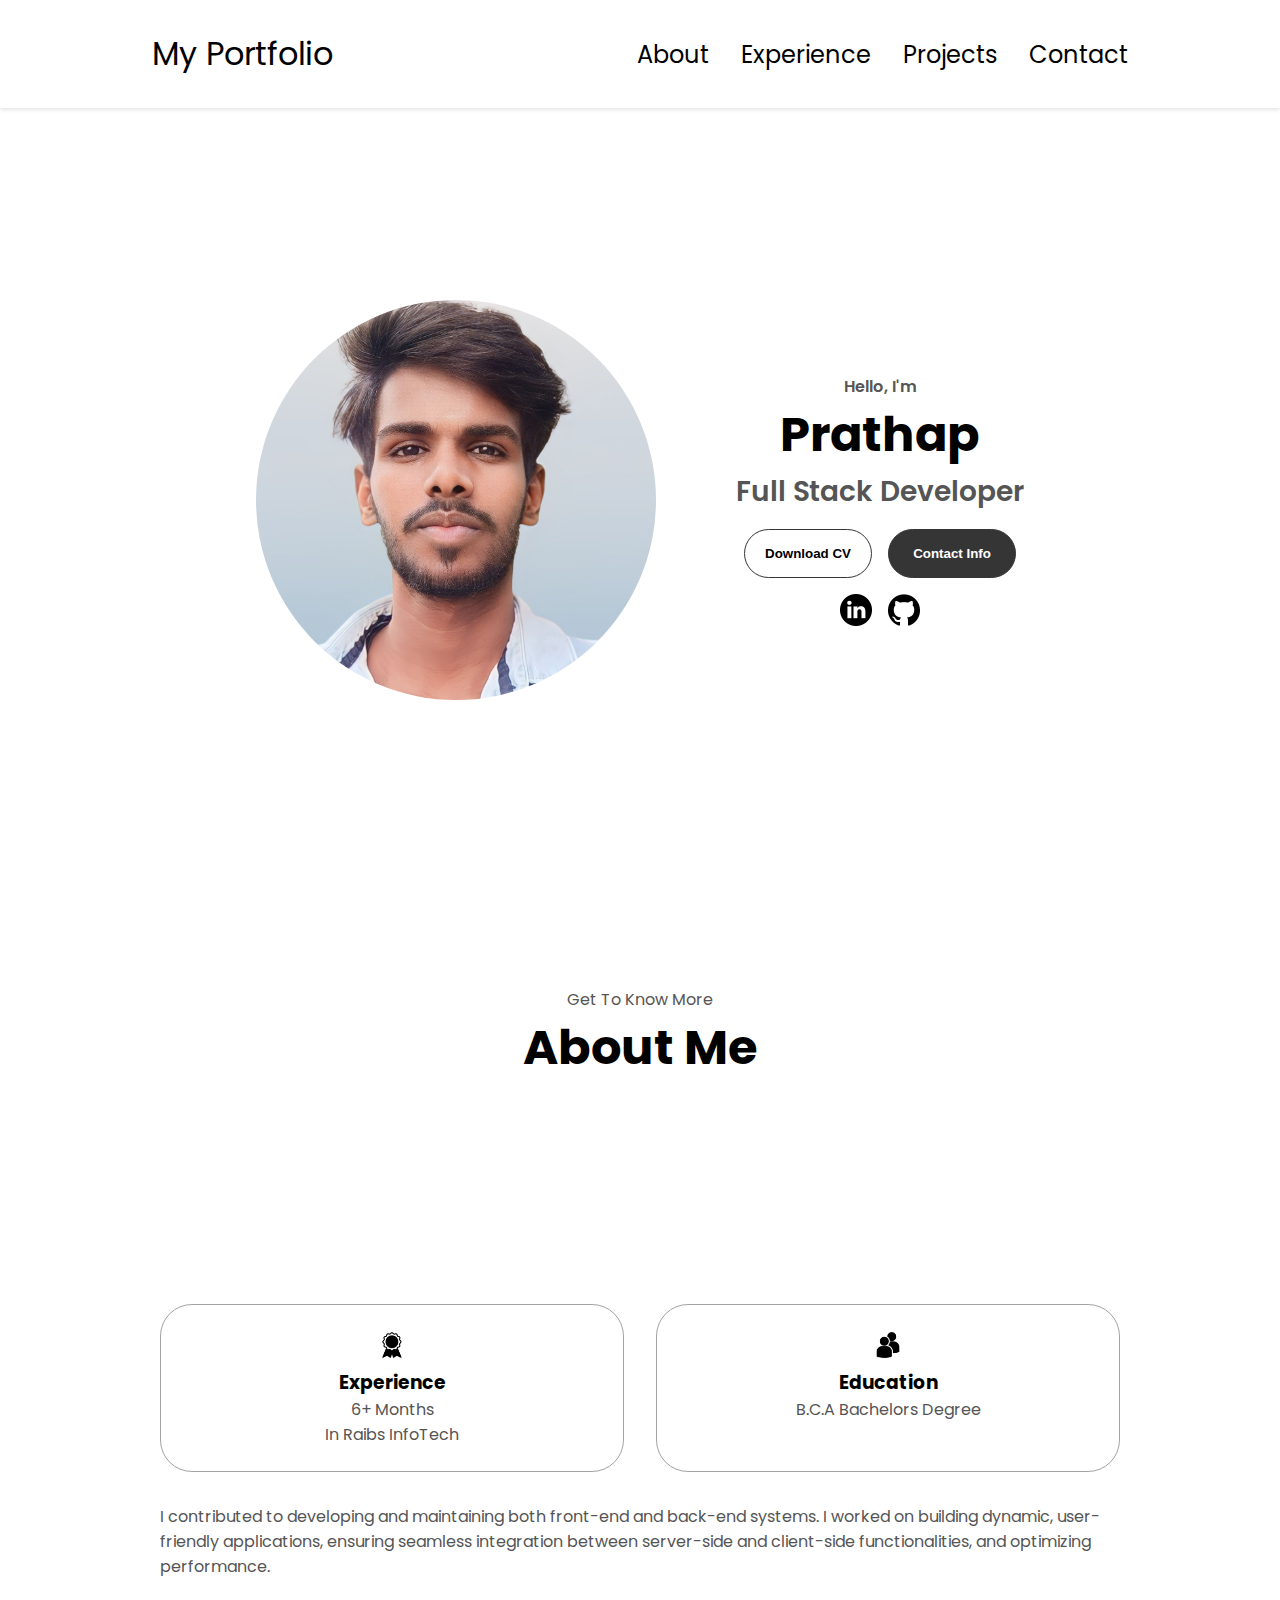
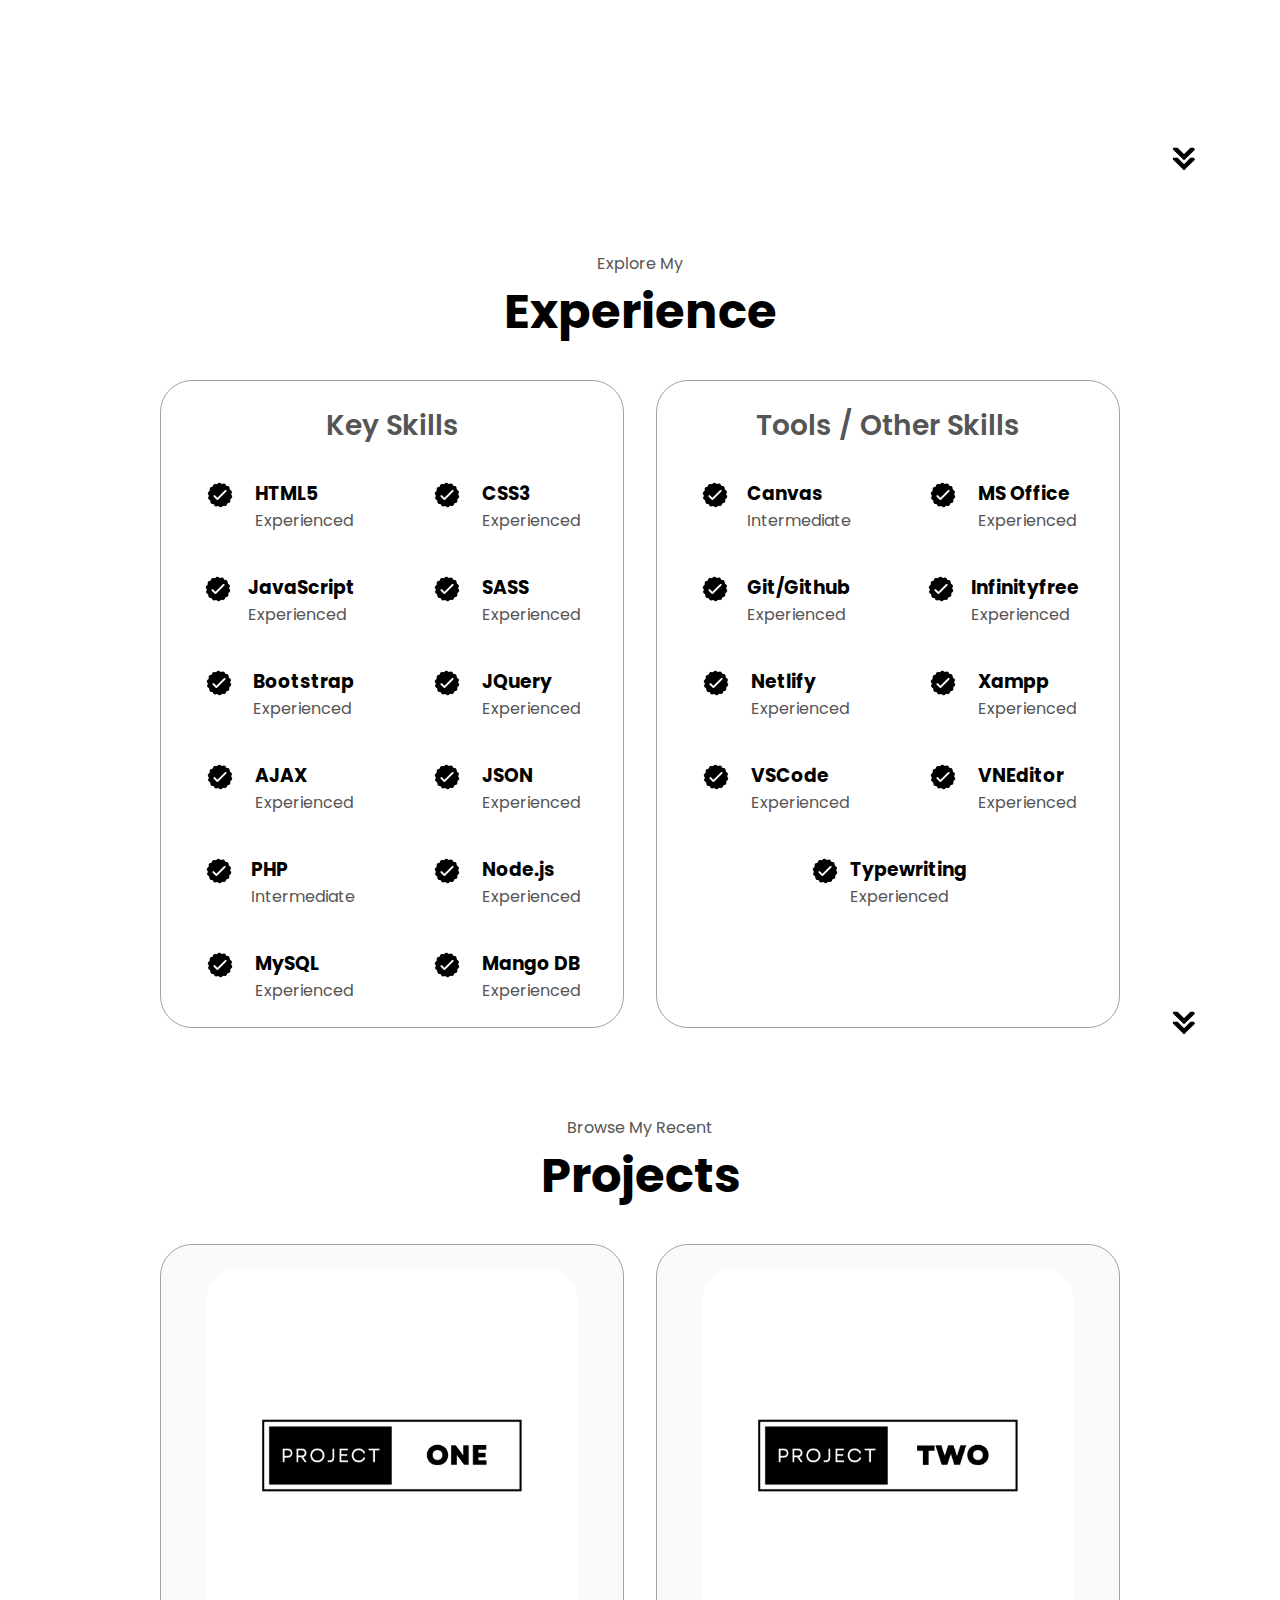
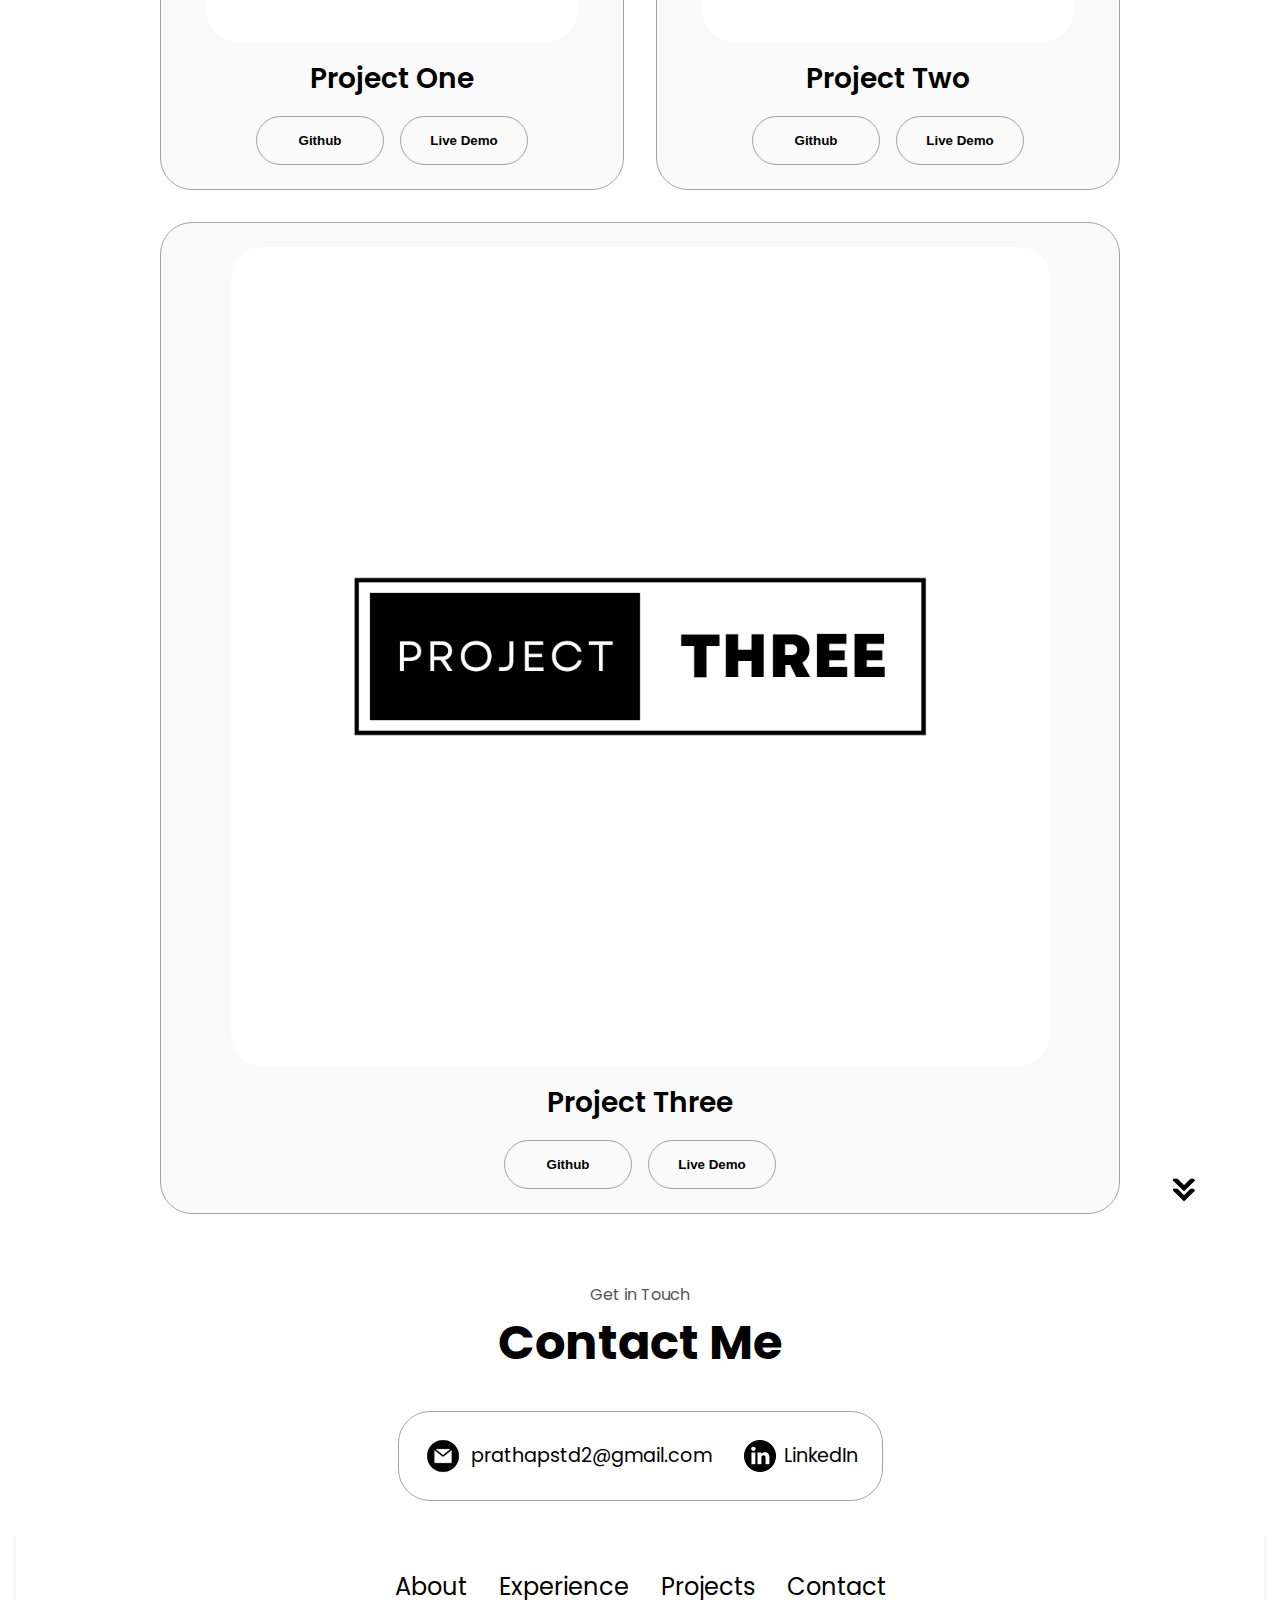
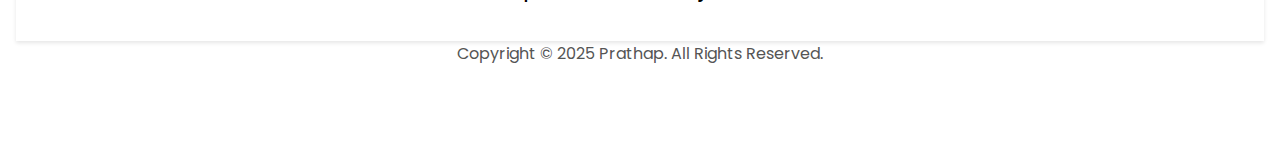
==== index.html @ 91851d9b "Add files via upload" ====
<!DOCTYPE html>
<html lang="en">

<head>
  <meta charset="UTF-8" />
  <meta http-equiv="X-UA-Compatible" content="IE=edge" />
  <meta name="viewport" content="width=device-width, initial-scale=1.0" />
  <title>My Portfolio</title>
  <link rel="stylesheet" href="style.css" />
  <link rel="stylesheet" href="mediaqueries.css" />
</head>

<body>
  <nav id="desktop-nav">
    <div class="logo">My Portfolio</div>
    <div>
      <ul class="nav-links">
        <li><a href="#about">About</a></li>
        <li><a href="#experience">Experience</a></li>
        <li><a href="#projects">Projects</a></li>
        <li><a href="#contact">Contact</a></li>
      </ul>
    </div>
  </nav>
  <nav id="hamburger-nav">
    <div class="logo">My Portfolio</div>
    <div class="hamburger-menu">
      <div class="hamburger-icon" onclick="toggleMenu()">
        <span></span>
        <span></span>
        <span></span>
      </div>
      <div class="menu-links">
        <li><a href="#about" onclick="toggleMenu()">About</a></li>
        <li><a href="#experience" onclick="toggleMenu()">Experience</a></li>
        <li><a href="#projects" onclick="toggleMenu()">Projects</a></li>
        <li><a href="#contact" onclick="toggleMenu()">Contact</a></li>
      </div>
    </div>
  </nav>
  <section id="profile">
    <div class="section__pic-container"></div>
    <div class="section__text">
      <p class="section__text__p1">Hello, I'm</p>
      <h1 class="title">Prathap</h1>
      <p class="section__text__p2">Full Stack Developer</p>
      <div class="btn-container">
        <button class="btn btn-color-2" onclick="window.open('Prathap M Full Stack Developer.pdf')">
          Download CV
        </button>
        <button class="btn btn-color-1" onclick="location.href='./#contact'">
          Contact Info
        </button>
      </div>
      <div id="socials-container">
        <img src="linkedin.png" alt="My LinkedIn profile" class="icon"
          onclick="location.href='https://www.linkedin.com/in/m--prathap/'" />
        <img src="github.png" alt="My Github profile" class="icon"
          onclick="location.href='https://github.com/prathapstd2'" />
      </div>
    </div>
  </section>
  <section id="about">
    <p class="section__text__p1">Get To Know More</p>
    <h1 class="title" id="litemarginbottom">About Me</h1>
    <div class="section-container">
      <div class="about-details-container">
        <div class="about-containers">
          <div class="details-container">
            <img src="experience.png" alt="Experience icon" class="icon" />
            <h3>Experience</h3>
            <p>6+ Months <br />In Raibs InfoTech</p>
          </div>
          <div class="details-container">
            <img src="education.png" alt="Education icon" class="icon" />
            <h3>Education</h3>
            <p>B.C.A Bachelors Degree</p>
          </div>
        </div>
        <div class="text-container">
          <p>
            I contributed to developing and maintaining both front-end and back-end systems. I worked on building
            dynamic, user-friendly applications, ensuring seamless integration between server-side and client-side
            functionalities, and optimizing performance.
          </p>
        </div>
      </div>
    </div>
    <img src="arrow.png" alt="Arrow icon" class="icon arrow" onclick="location.href='./#experience'" />
  </section>
  <section id="experience">
    <p class="section__text__p1">Explore My</p>
    <h1 class="title">Experience</h1>
    <div class="experience-details-container">
      <div class="about-containers">
        <div class="details-container">
          <h2 class="experience-sub-title">Key Skills</h2>
          <div class="article-container">
            <article>
              <img src="checkmark.png" alt="Experience icon" class="icon" />
              <div>
                <h3>HTML5</h3>
                <p>Experienced</p>
              </div>
            </article>
            <article>
              <img src="checkmark.png" alt="Experience icon" class="icon" />
              <div>
                <h3>CSS3</h3>
                <p>Experienced</p>
              </div>
            </article>
            <article>
              <img src="checkmark.png" alt="Experience icon" class="icon" />
              <div>
                <h3>JavaScript</h3>
                <p>Experienced</p>
              </div>
            </article>
            <article>
              <img src="checkmark.png" alt="Experience icon" class="icon" />
              <div>
                <h3>SASS</h3>
                <p>Experienced</p>
              </div>
            </article>
            <article>
              <img src="checkmark.png" alt="Experience icon" class="icon" />
              <div>
                <h3>Bootstrap</h3>
                <p>Experienced</p>
              </div>
            </article>
            <article>
              <img src="checkmark.png" alt="Experience icon" class="icon" />
              <div>
                <h3>JQuery</h3>
                <p>Experienced</p>
              </div>
            </article>
            <article>
              <img src="checkmark.png" alt="Experience icon" class="icon" />
              <div>
                <h3>AJAX</h3>
                <p>Experienced</p>
              </div>
            </article>
            <article>
              <img src="checkmark.png" alt="Experience icon" class="icon" />
              <div>
                <h3>JSON</h3>
                <p>Experienced</p>
              </div>
            </article>
            <article>
              <img src="checkmark.png" alt="Experience icon" class="icon" />
              <div>
                <h3>PHP</h3>
                <p>Intermediate</p>
              </div>
            </article>
            <article>
              <img src="checkmark.png" alt="Experience icon" class="icon" />
              <div>
                <h3>Node.js</h3>
                <p>Experienced</p>
              </div>
            </article>
            <article>
              <img src="checkmark.png" alt="Experience icon" class="icon" />
              <div>
                <h3>MySQL</h3>
                <p>Experienced</p>
              </div>
            </article>
            <article>
              <img src="checkmark.png" alt="Experience icon" class="icon" />
              <div>
                <h3>Mango DB</h3>
                <p>Experienced</p>
              </div>
            </article>
          </div>
        </div>
        <div class="details-container">
          <h2 class="experience-sub-title">Tools / Other Skills</h2>
          <div class="article-container">
            <article>
              <img src="checkmark.png" alt="Experience icon" class="icon" />
              <div>
                <h3>Canvas</h3>
                <p>Intermediate</p>
              </div>
            </article>
            <article>
              <img src="checkmark.png" alt="Experience icon" class="icon" />
              <div>
                <h3>MS Office</h3>
                <p>Experienced</p>
              </div>
            </article>
            <article>
              <img src="checkmark.png" alt="Experience icon" class="icon" />
              <div>
                <h3>Git/Github</h3>
                <p>Experienced</p>
              </div>
            </article>
            <article>
              <img src="checkmark.png" alt="Experience icon" class="icon" />
              <div>
                <h3>Infinityfree</h3>
                <p>Experienced</p>
              </div>
            </article>
            <article>
              <img src="checkmark.png" alt="Experience icon" class="icon" />
              <div>
                <h3>Netlify</h3>
                <p>Experienced</p>
              </div>
            </article>
            <article>
              <img src="checkmark.png" alt="Experience icon" class="icon" />
              <div>
                <h3>Xampp</h3>
                <p>Experienced</p>
              </div>
            </article>
            <article>
              <img src="checkmark.png" alt="Experience icon" class="icon" />
              <div>
                <h3>VSCode</h3>
                <p>Experienced</p>
              </div>
            </article>
            <article>
              <img src="checkmark.png" alt="Experience icon" class="icon" />
              <div>
                <h3>VNEditor</h3>
                <p>Experienced</p>
              </div>
            </article>
            <article>
              <img src="checkmark.png" alt="Experience icon" class="icon" />
              <div>
                <h3>Typewriting</h3>
                <p>Experienced</p>
              </div>
            </article>
          </div>
        </div>
      </div>
    </div>
    <img src="arrow.png" alt="Arrow icon" class="icon arrow" onclick="location.href='./#projects'" />
  </section>
  <section id="projects">
    <p class="section__text__p1">Browse My Recent</p>
    <h1 class="title">Projects</h1>
    <div class="experience-details-container">
      <div class="about-containers">
        <div class="details-container color-container">
          <div class="article-container">
            <img src="one.png" alt="Project 1" class="project-img" />
          </div>
          <h2 class="experience-sub-title project-title">Project One</h2>
          <div class="btn-container">
            <button class="btn btn-color-2 project-btn" onclick="location.href='https://github.com/'">
              Github
            </button>
            <button class="btn btn-color-2 project-btn" onclick="location.href='https://github.com/'">
              Live Demo
            </button>
          </div>
        </div>
        <div class="details-container color-container">
          <div class="article-container">
            <img src="two.png" alt="Project 2" class="project-img" />
          </div>
          <h2 class="experience-sub-title project-title">Project Two</h2>
          <div class="btn-container">
            <button class="btn btn-color-2 project-btn" onclick="location.href='https://github.com/'">
              Github
            </button>
            <button class="btn btn-color-2 project-btn" onclick="location.href='https://github.com/'">
              Live Demo
            </button>
          </div>
        </div>
        <div class="details-container color-container">
          <div class="article-container">
            <img src="three.png" alt="Project 3" class="project-img" />
          </div>
          <h2 class="experience-sub-title project-title">Project Three</h2>
          <div class="btn-container">
            <button class="btn btn-color-2 project-btn" onclick="location.href='https://github.com/'">
              Github
            </button>
            <button class="btn btn-color-2 project-btn" onclick="location.href='https://github.com/'">
              Live Demo
            </button>
          </div>
        </div>
      </div>
    </div>
    <img src="arrow.png" alt="Arrow icon" class="icon arrow" onclick="location.href='./#contact'" />
  </section>
  <section id="contact">
    <p class="section__text__p1">Get in Touch</p>
    <h1 class="title">Contact Me</h1>
    <div class="contact-info-upper-container">
      <div class="contact-info-container">
        <img src="email.png" alt="Email icon" class="icon contact-icon email-icon" />
        <p><a href="mailto:prathapstd2@gmail.com">prathapstd2@gmail.com</a></p>
      </div>
      <div class="contact-info-container">
        <img src="linkedin.png" alt="LinkedIn icon" class="icon contact-icon" />
        <p><a href="https://www.linkedin.com/in/m--prathap/">LinkedIn</a></p>
      </div>
    </div>
  </section>
  <footer>
    <nav>
      <div class="nav-links-container">
        <ul class="nav-links">
          <li><a href="#about">About</a></li>
          <li><a href="#experience">Experience</a></li>
          <li><a href="#projects">Projects</a></li>
          <li><a href="#contact">Contact</a></li>
        </ul>
      </div>
    </nav>
    <p>Copyright &#169; 2025 Prathap. All Rights Reserved.</p>
  </footer>
  <script src="script.js"></script>
</body>

</html>
---- style.css ----
/* GENERAL */

@import url("https://fonts.googleapis.com/css2?family=Poppins:wght@300;400;500;600&display=swap");

* {
  margin: 0;
  padding: 0;
}

body {
  font-family: "Poppins", sans-serif;
}

html {
  scroll-behavior: smooth;
}

p {
  color: rgb(85, 85, 85);
}

/* TRANSITION */

a,
.btn {
  transition: all 300ms ease;
}

/* DESKTOP NAV */

nav,
.nav-links {
  display: flex;
}

nav {
  justify-content: space-around;
  align-items: center;
  height: 12vh;
  box-shadow: 0 2px 4px rgba(0, 0, 0, 0.1);
}

.nav-links {
  gap: 2rem;
  list-style: none;
  font-size: 1.5rem;
}

a {
  color: black;
  text-decoration: none;
  text-decoration-color: white;
}

a:hover {
  color: grey;
  text-decoration: underline;
  text-underline-offset: 1rem;
  text-decoration-color: rgb(181, 181, 181);
}

.logo {
  font-size: 2rem;
}

.logo:hover {
  cursor: default;
}

/* HAMBURGER MENU */

#hamburger-nav {
  display: none;
}

.hamburger-menu {
  position: relative;
  display: inline-block;
}

.hamburger-icon {
  display: flex;
  flex-direction: column;
  justify-content: space-between;
  height: 24px;
  width: 30px;
  cursor: pointer;
}

.hamburger-icon span {
  width: 100%;
  height: 2px;
  background-color: black;
  transition: all 0.3 ease-in-out;
}

.menu-links {
  position: absolute;
  top: 100%;
  right: 0;
  background-color: white;
  width: fit-content;
  max-height: 0;
  overflow: hidden;
  transition: all 0.3 ease-in-out;
}

.menu-links a {
  display: block;
  padding: 10px;
  text-align: center;
  font-size: 1.5rem;
  color: black;
  text-decoration: none;
  transition: all 0.3 ease-in-out;
}

.menu-links li {
  list-style: none;
}

.menu-links.open {
  max-height: 300px;
}

.hamburger-icon.open span:first-child {
  transform: rotate(45deg) translate(10px, 5px);
}

.hamburger-icon.open span:nth-child(2) {
  opacity: 0;
}

.hamburger-icon.open span:last-child {
  transform: rotate(-45deg) translate(10px, -5px);
}

.hamburger-icon span:first-child {
  transform: none;
}

.hamburger-icon span:first-child {
  opacity: 1;
}

.hamburger-icon span:first-child {
  transform: none;
}

/* SECTIONS */

section {
  padding-top: 4vh;
  height: 96vh;
  margin: 0 10rem;
  box-sizing: border-box;
  min-height: fit-content;
}

.section-container {
  display: flex;
}

/* PROFILE SECTION */

#profile {
  display: flex;
  justify-content: center;
  gap: 5rem;
  height: 80vh;
}

.section__pic-container {
  display: flex;
  justify-content: center;
  background-image: url('Prathap_pic.jpg');
  background-repeat: no-repeat;
  background-size: 100%;
  border-radius: 50%;
}

.section__text {
  align-self: center;
  text-align: center;
}

.section__text p {
  font-weight: 600;
}

.section__text__p1 {
  text-align: center;
}

.section__text__p2 {
  font-size: 1.75rem;
  margin-bottom: 1rem;
}

.title {
  font-size: 3rem;
  text-align: center;
}

#socials-container {
  display: flex;
  justify-content: center;
  margin-top: 1rem;
  gap: 1rem;
}

/* ICONS */

.icon {
  cursor: pointer;
  height: 2rem;
}

/* BUTTONS */

.btn-container {
  display: flex;
  justify-content: center;
  gap: 1rem;
}

.btn {
  font-weight: 600;
  transition: all 300ms ease;
  padding: 1rem;
  width: 8rem;
  border-radius: 2rem;
}

.btn-color-1,
.btn-color-2 {
  border: rgb(53, 53, 53) 0.1rem solid;
}

.btn-color-1:hover,
.btn-color-2:hover {
  cursor: pointer;
}

.btn-color-1,
.btn-color-2:hover {
  background: rgb(53, 53, 53);
  color: white;
}

.btn-color-1:hover {
  background: rgb(0, 0, 0);
}

.btn-color-2 {
  background: none;
}

.btn-color-2:hover {
  border: rgb(255, 255, 255) 0.1rem solid;
}

.btn-container {
  gap: 1rem;
}

/* ABOUT SECTION */

#about {
  position: relative;
}

.about-containers {
  gap: 2rem;
  margin-bottom: 2rem;
  margin-top: 2rem;
}

.about-details-container {
  justify-content: center;
  flex-direction: column;
}

.about-containers,
.about-details-container {
  display: flex;
}

.about-pic {
  border-radius: 2rem;
}

.arrow {
  position: absolute;
  right: -5rem;
  bottom: 2.5rem;
}

.details-container {
  padding: 1.5rem;
  flex: 1;
  background: white;
  border-radius: 2rem;
  border: rgb(53, 53, 53) 0.1rem solid;
  border-color: rgb(163, 163, 163);
  text-align: center;
}

.section-container {
  gap: 4rem;
  height: 80%;
}

.section__pic-container {
  height: 400px;
  width: 400px;
  margin: auto 0;
}
#litemarginbottom {
  margin-bottom: 10px;
}

/* EXPERIENCE SECTION */

#experience {
  position: relative;
}

.experience-sub-title {
  color: rgb(85, 85, 85);
  font-weight: 600;
  font-size: 1.75rem;
  margin-bottom: 2rem;
}

.experience-details-container {
  display: flex;
  justify-content: center;
  flex-direction: column;
}

.article-container {
  display: flex;
  text-align: initial;
  flex-wrap: wrap;
  flex-direction: row;
  gap: 2.5rem;
  justify-content: space-around;
}

article {
  display: flex;
  width: 10rem;
  justify-content: space-around;
  gap: 0.5rem;
}

article .icon {
  cursor: default;
}

/* PROJECTS SECTION */

#projects {
  position: relative;
}

.color-container {
  border-color: rgb(163, 163, 163);
  background: rgb(250, 250, 250);
}

.project-img {
  border-radius: 2rem;
  width: 90%;
  height: 90%;
}

.project-title {
  margin: 1rem;
  color: black;
}

.project-btn {
  color: black;
  border-color: rgb(163, 163, 163);
}

/* CONTACT */

#contact {
  display: flex;
  justify-content: center;
  flex-direction: column;
  height: 70vh;
}

.contact-info-upper-container {
  display: flex;
  justify-content: center;
  border-radius: 2rem;
  border: rgb(53, 53, 53) 0.1rem solid;
  border-color: rgb(163, 163, 163);
  background: (250, 250, 250);
  margin: 2rem auto;
  padding: 0.5rem;
}

.contact-info-container {
  display: flex;
  align-items: center;
  justify-content: center;
  gap: 0.5rem;
  margin: 1rem;
}

.contact-info-container p {
  font-size: larger;
}

.contact-icon {
  cursor: default;
}

.email-icon {
  height: 2.5rem;
}

/* FOOTER SECTION */

footer {
  height: 26vh;
  margin: 0 1rem;
}

footer p {
  text-align: center;
}
---- mediaqueries.css ----
@media screen and (max-width: 1400px) {
  #profile {
    height: 83vh;
    margin-bottom: 6rem;
  }
  .about-containers {
    flex-wrap: wrap;
  }
  #contact,
  #projects {
    height: fit-content;
  }
}

@media screen and (max-width: 1200px) {
  
  #desktop-nav {
    display: none;
  }
  #hamburger-nav {
    display: flex;
  }
  #experience,
  .experience-details-container {
    margin-top: 2rem;
  }
  #profile,
  .section-container {
    display: block;
  }
  .arrow {
    display: none;
  }
  section,
  .section-container {
    height: fit-content;
  }
  section {
    margin: 0 5%;
  }
  .section__pic-container {
    width: 275px;
    height: 275px;
    margin: 0 auto 2rem;
  }
  .about-containers {
    margin-top: 0;
  }
}

@media screen and (max-width: 600px) {
  nav{
    height : 8vh;
  }
  section {
    margin-top: 20px;
  }
  #contact,
  footer {
    height: 40vh;
  }
  #profile {
    height: 83vh;
    margin-bottom: 0;
  }
  article {
    font-size: 1rem;
  }
  footer nav {
    height: fit-content;
    margin-bottom: 2rem;
  }
  .about-containers,
  .contact-info-upper-container,
  .btn-container {
    flex-wrap: wrap;
  }
  .contact-info-container {
    margin: 0;
  }
  .contact-info-container p,
  .nav-links li a {
    font-size: 1rem;
  }
  .experience-sub-title {
    font-size: 1.25rem;
  }
  .logo {
    font-size: 1.5rem;
  }
  .nav-links {
    flex-direction: column;
    gap: 0.5rem;
    text-align: center;
  }
  .section__pic-container {
    justify-content: center;
  }
  .section__text__p2 {
    font-size: 1.25rem;
  }
  .title {
    font-size: 2rem;
  }
  .text-container {
    text-align: justify;
  }
}
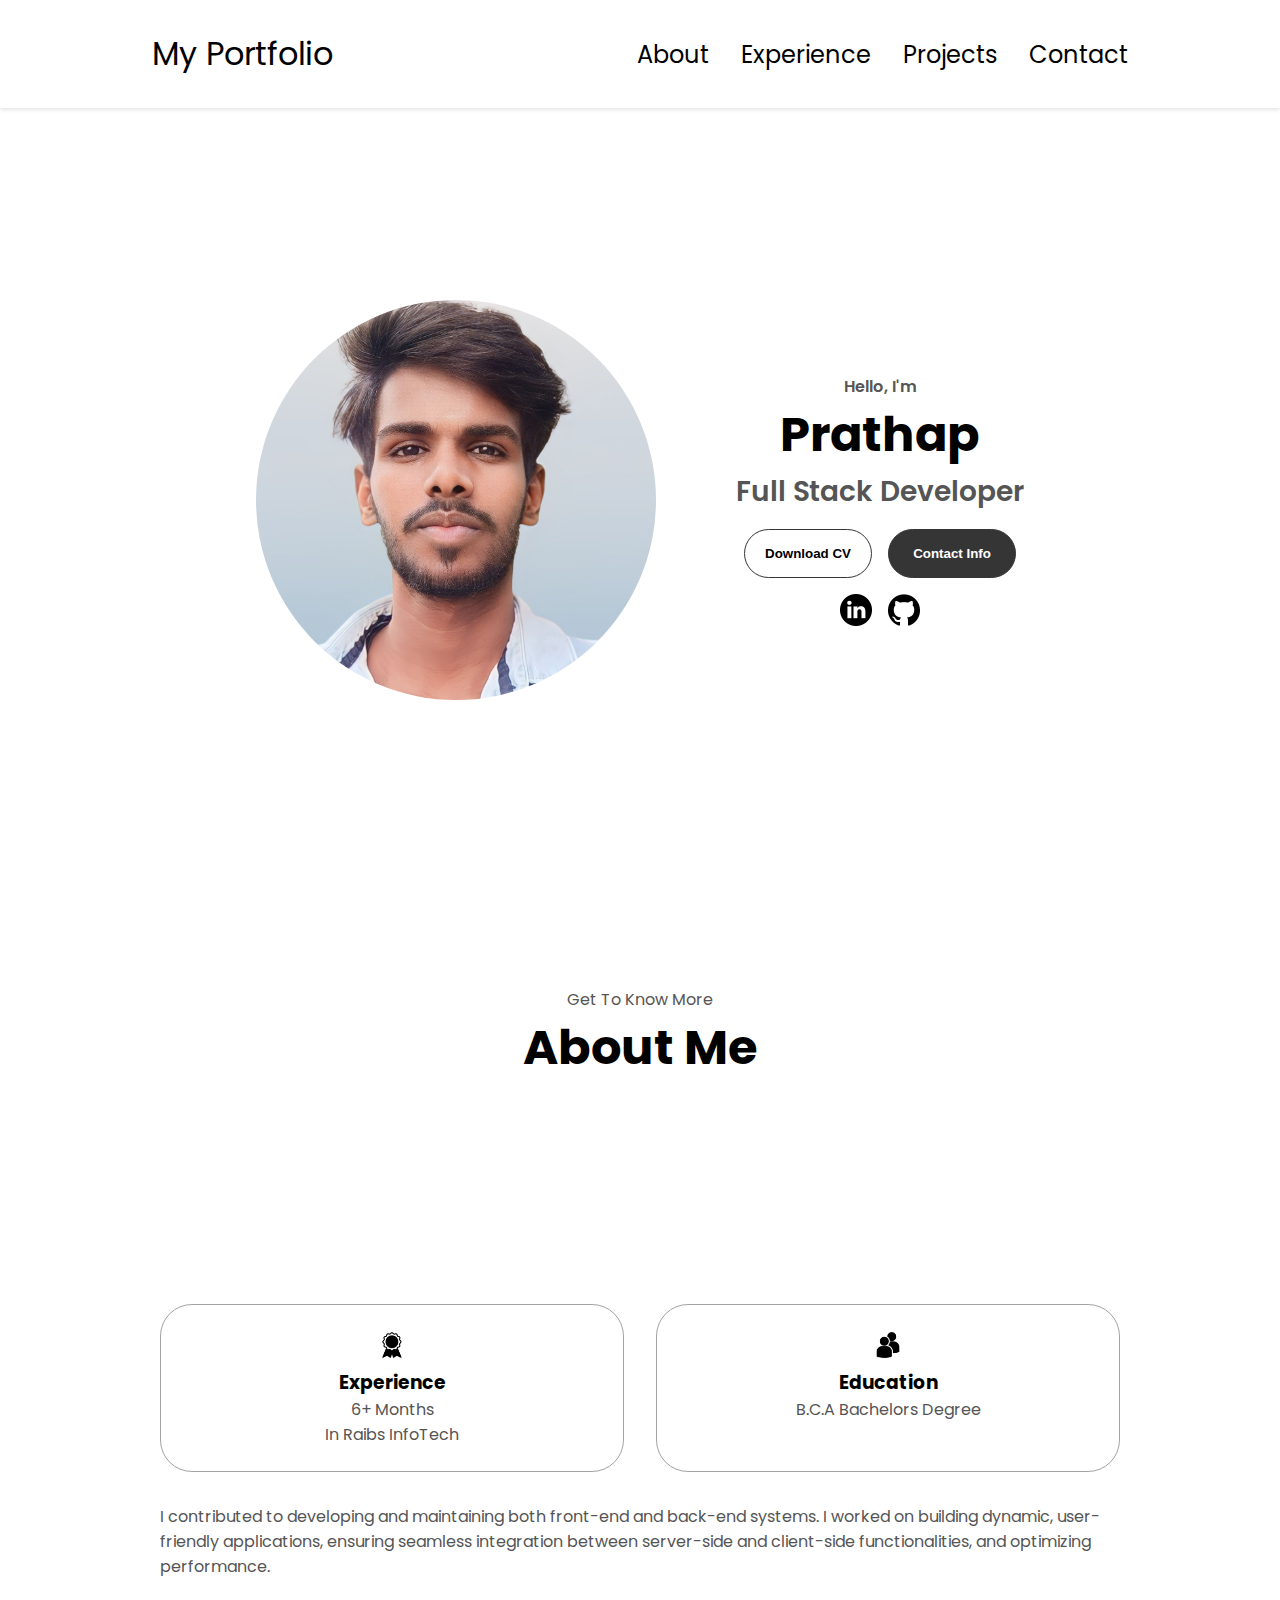
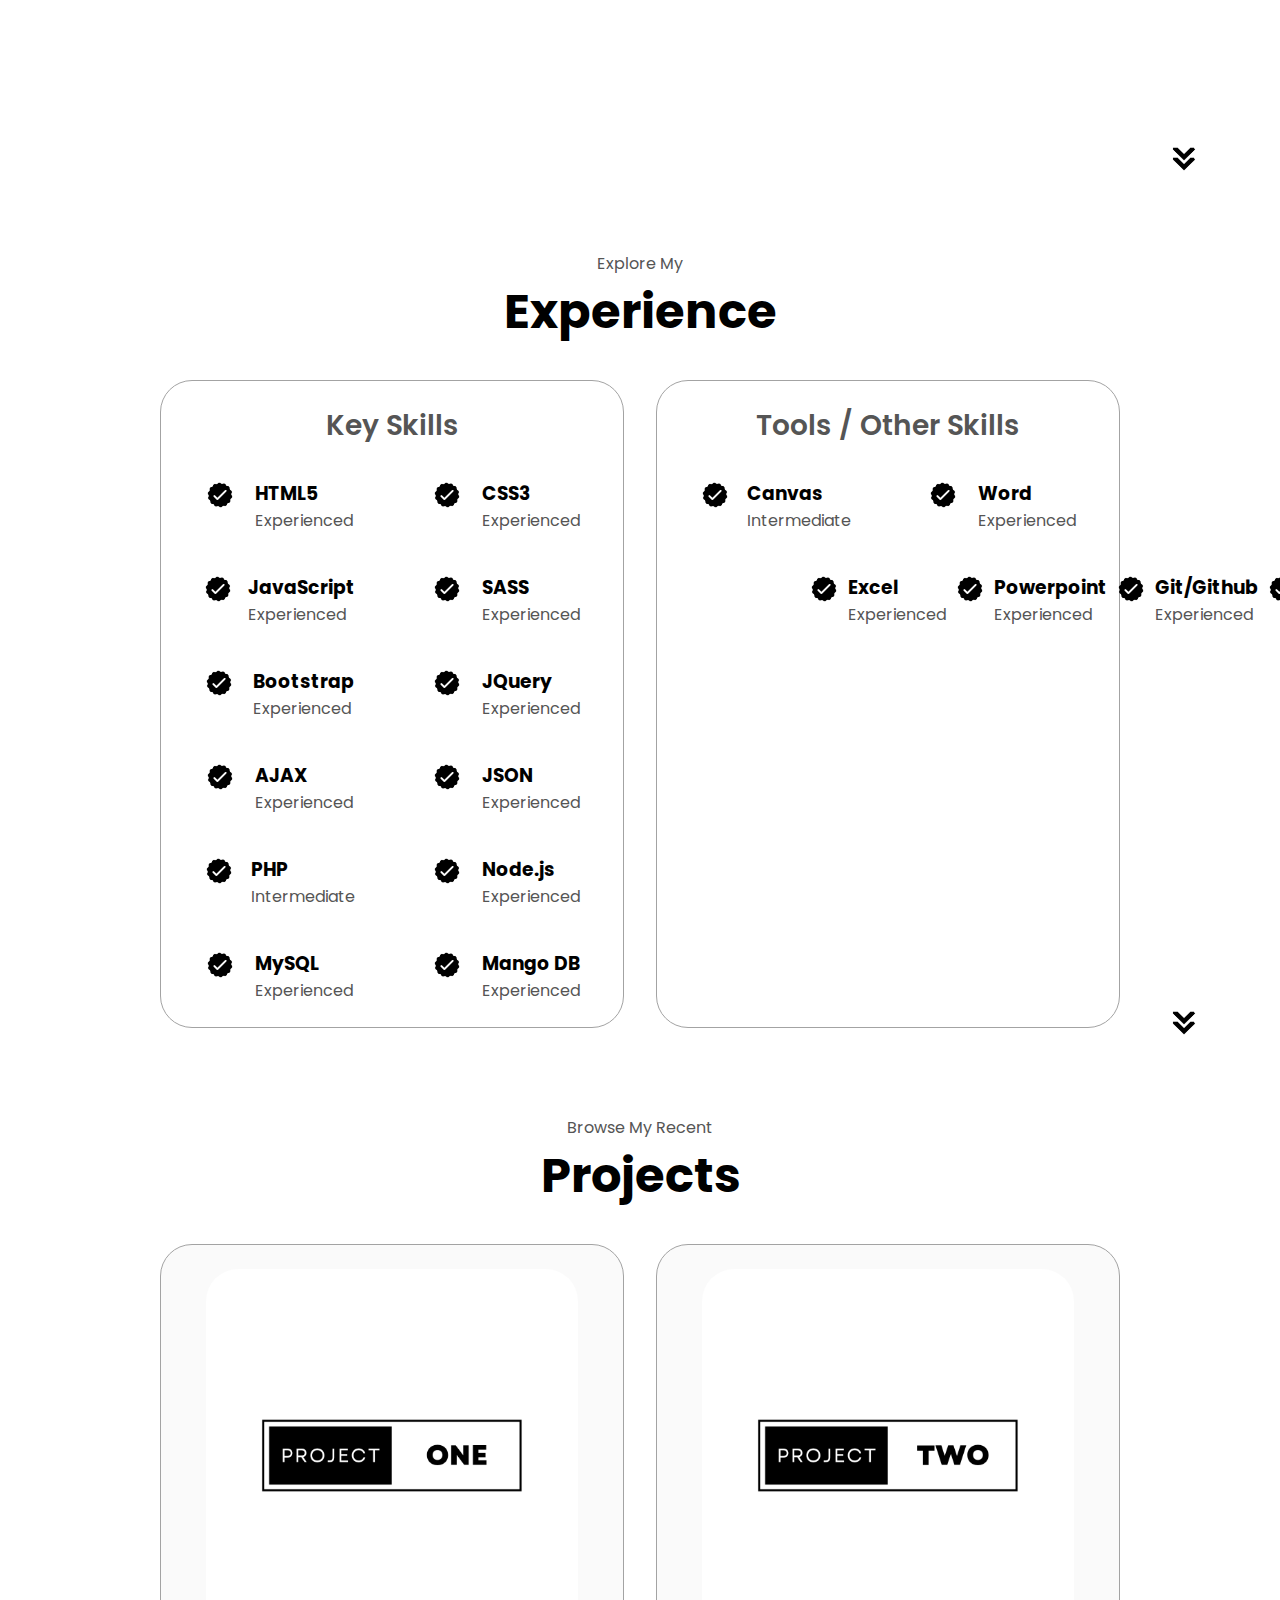
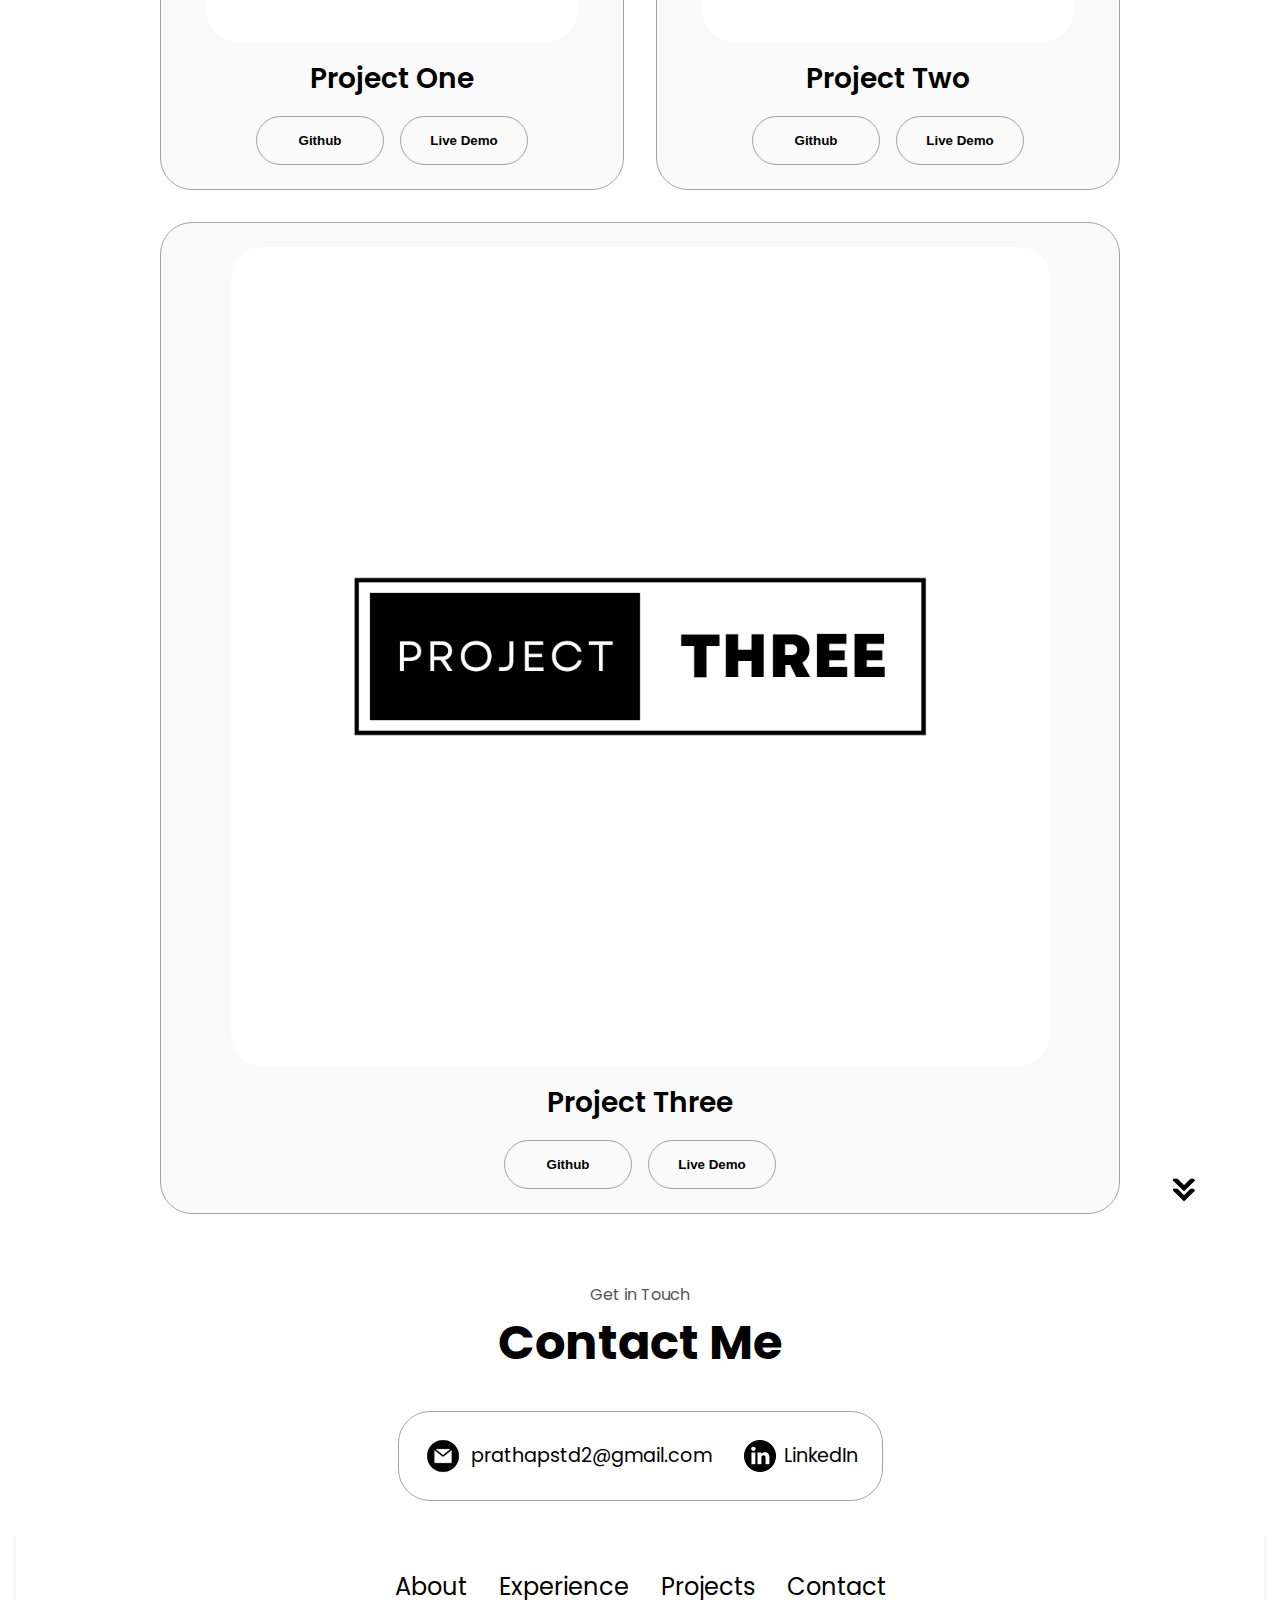
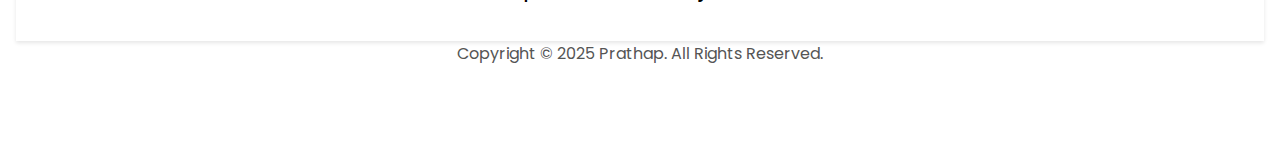
==== commit 6b5569d2: "Update index.html" ====
--- a/index.html
+++ b/index.html
@@ -45,7 +45,7 @@
       <h1 class="title">Prathap</h1>
       <p class="section__text__p2">Full Stack Developer</p>
       <div class="btn-container">
-        <button class="btn btn-color-2" onclick="window.open('Prathap M Full Stack Developer.pdf')">
+        <button class="btn btn-color-2" onclick="window.open('PRATHAP M FULL STACK DEVELOPER.pdf')">
           Download CV
         </button>
         <button class="btn btn-color-1" onclick="location.href='./#contact'">
@@ -195,7 +195,22 @@
             <article>
               <img src="checkmark.png" alt="Experience icon" class="icon" />
               <div>
-                <h3>MS Office</h3>
+                <h3>Word</h3>
+                <p>Experienced</p>
+              </div>
+            </article>
+            <article>
+            <article>
+              <img src="checkmark.png" alt="Experience icon" class="icon" />
+              <div>
+                <h3>Excel</h3>
+                <p>Experienced</p>
+              </div>
+            </article>
+            <article>
+              <img src="checkmark.png" alt="Experience icon" class="icon" />
+              <div>
+                <h3>Powerpoint</h3>
                 <p>Experienced</p>
               </div>
             </article>
@@ -335,4 +350,4 @@
   <script src="script.js"></script>
 </body>
 
-</html>+</html>
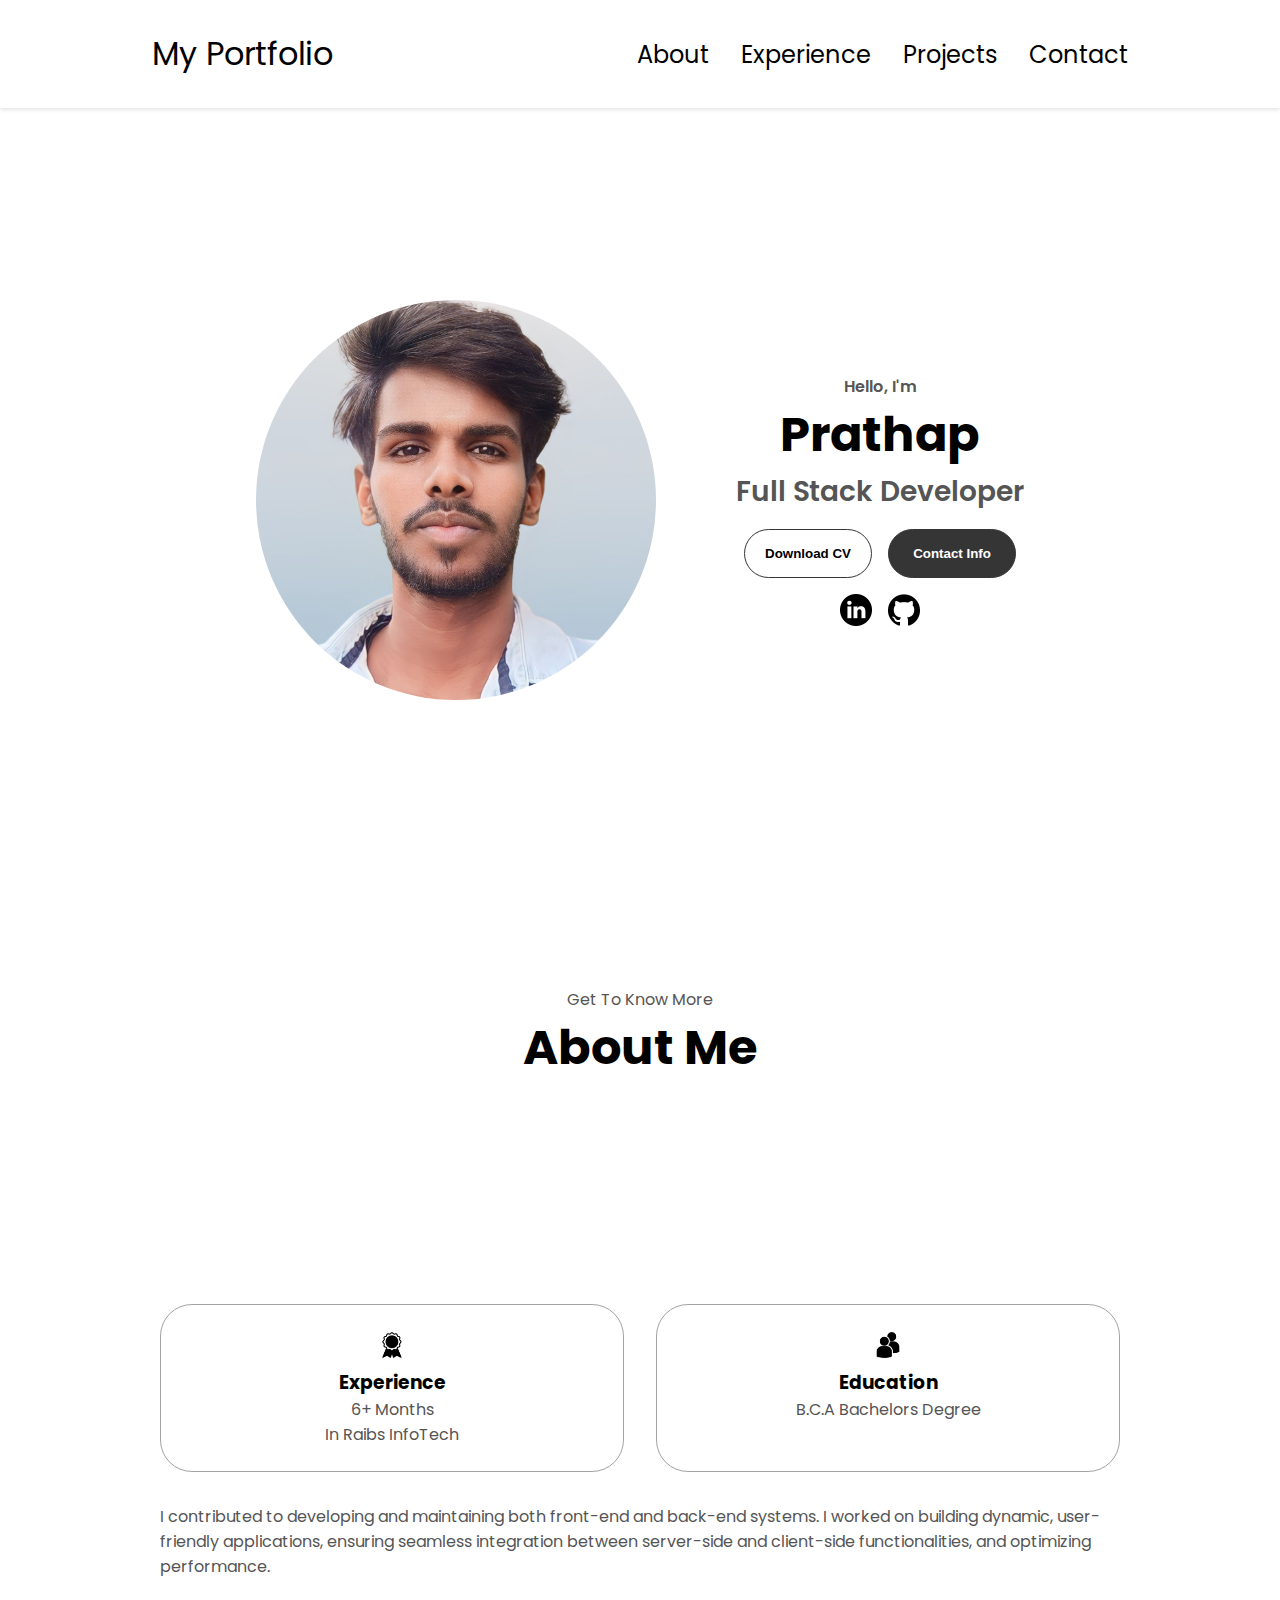
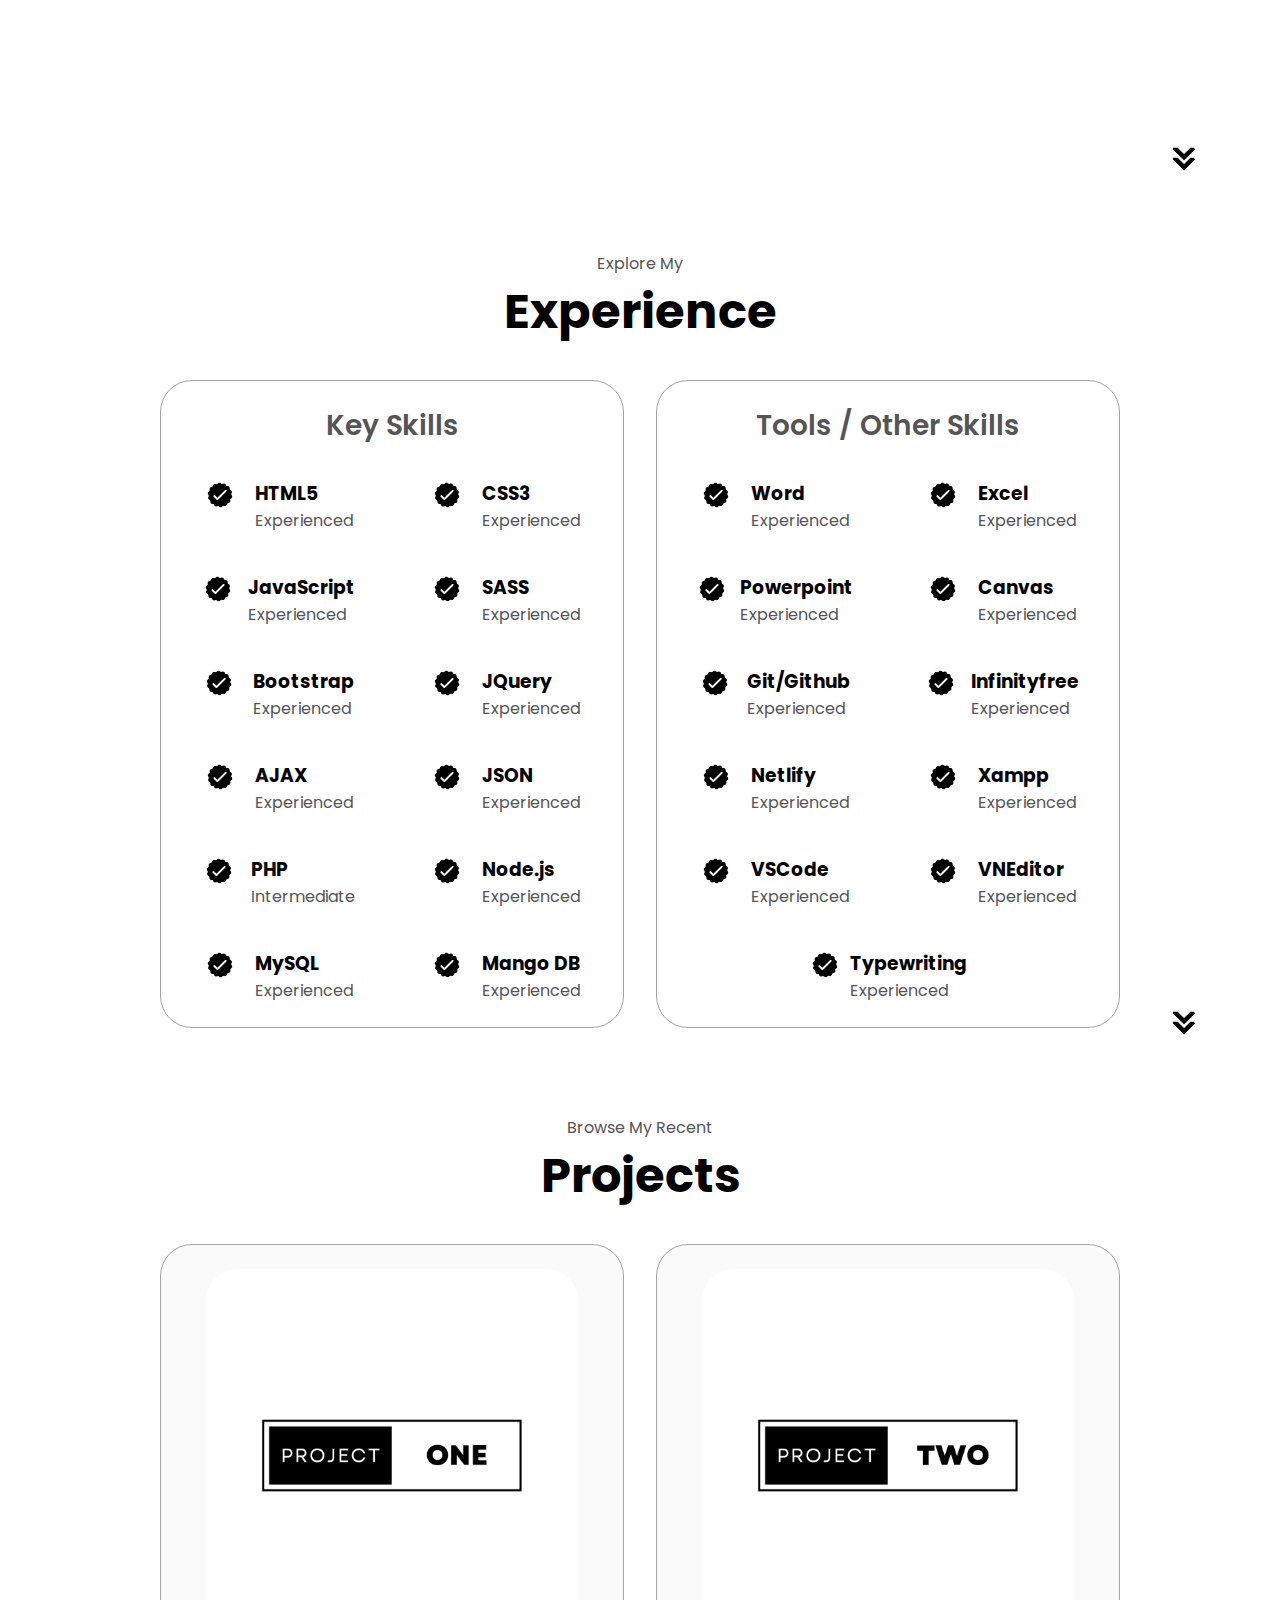
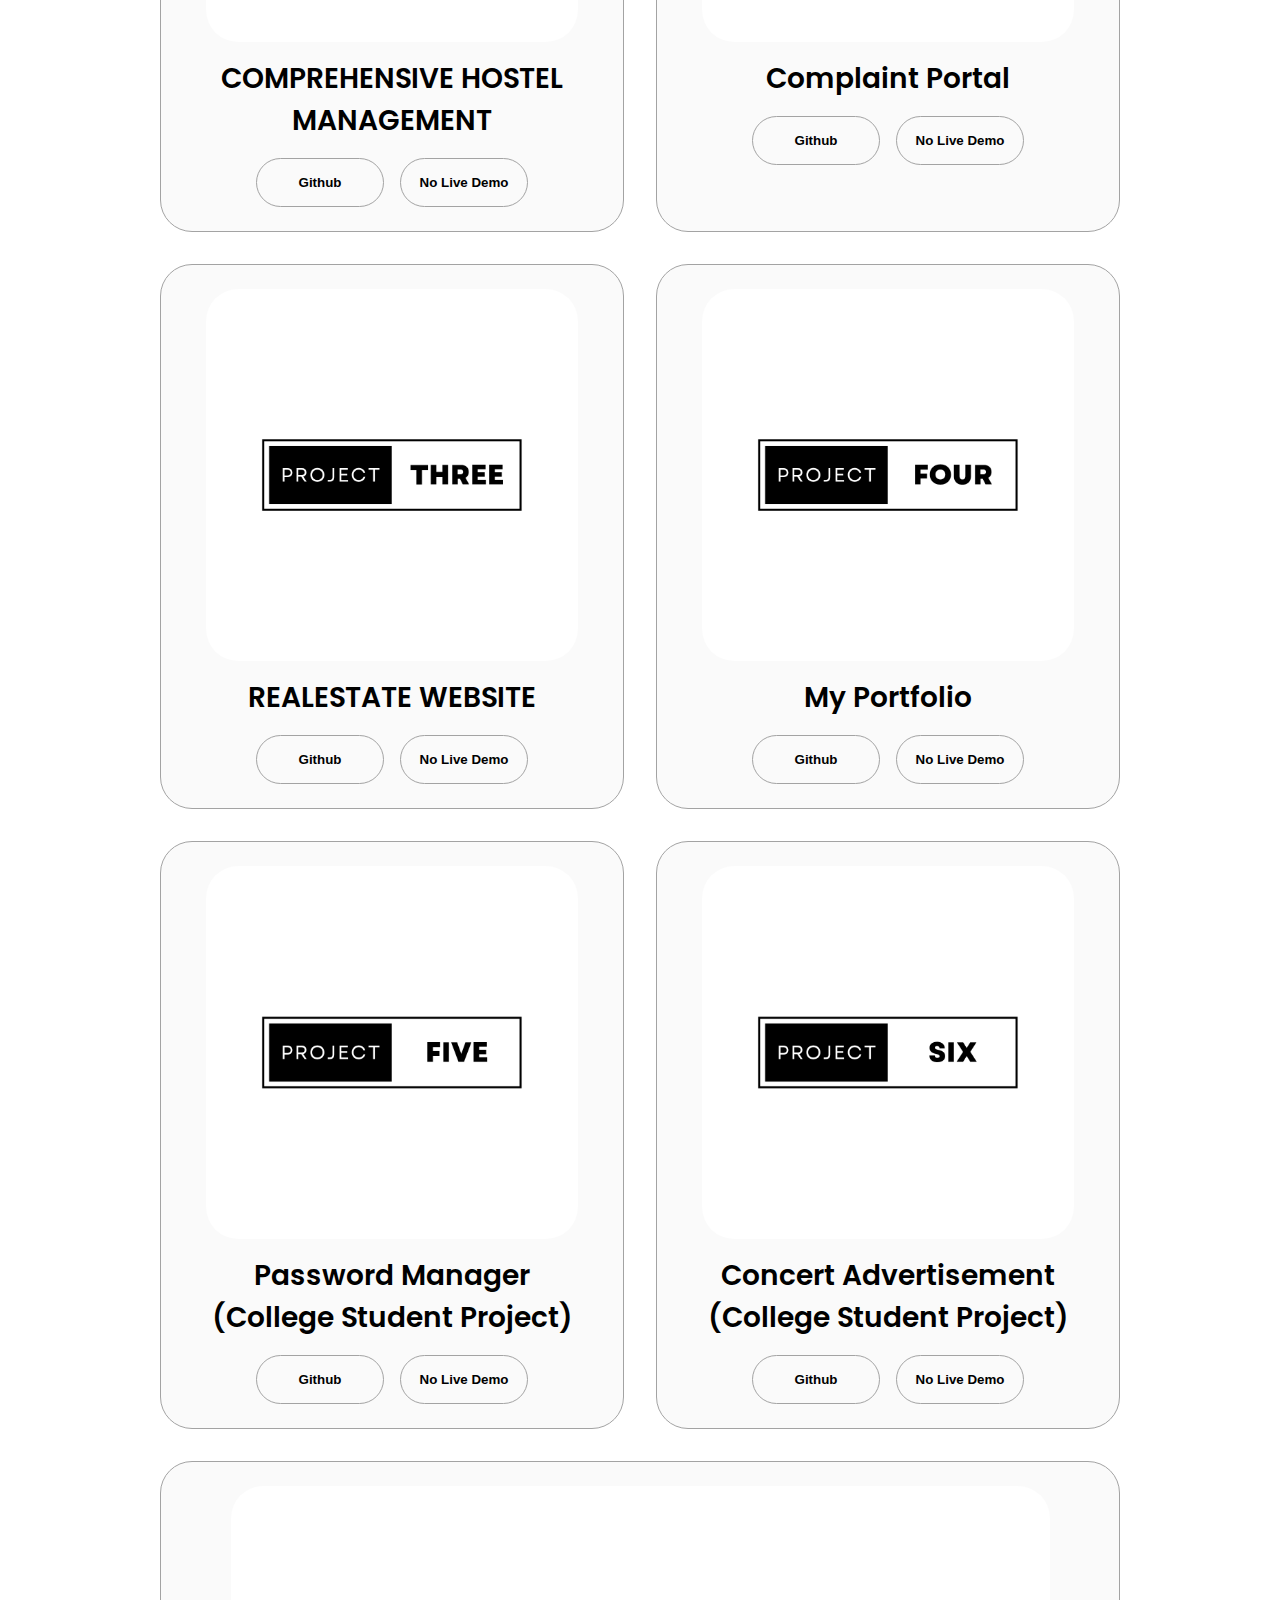
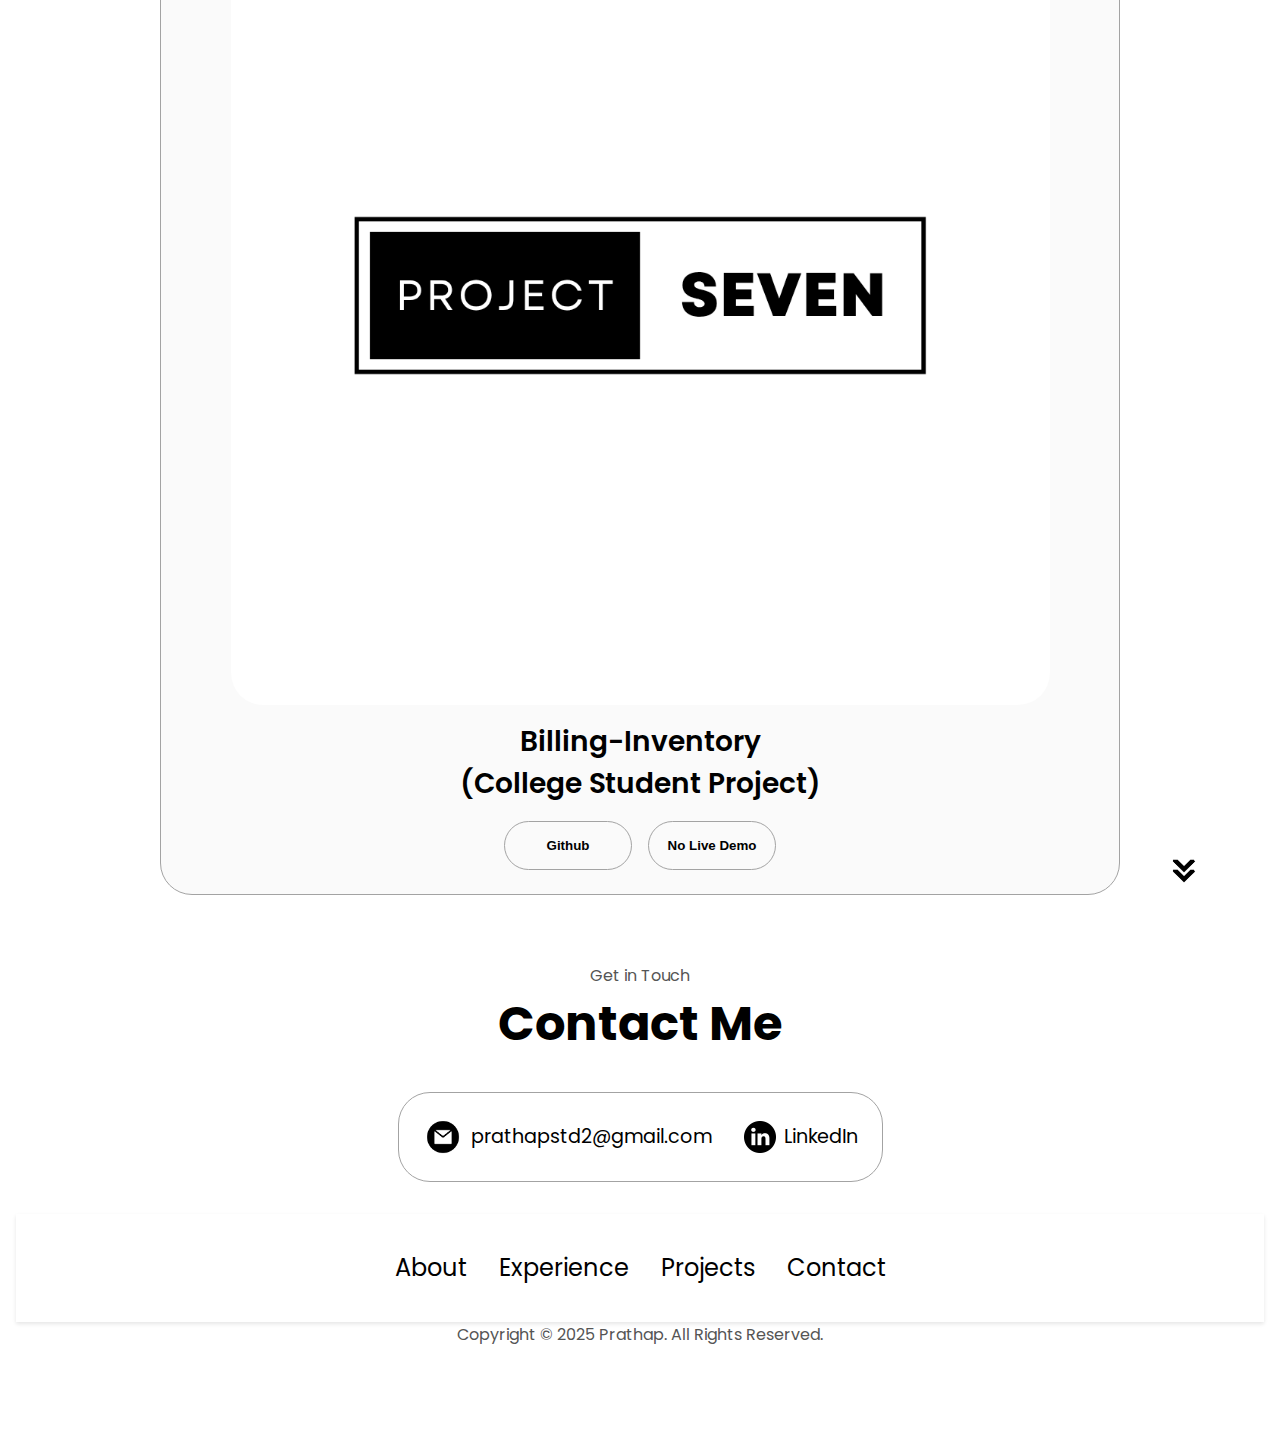
==== commit c350675b: "test2.txt add" ====
--- a/index.html
+++ b/index.html
@@ -45,7 +45,7 @@
       <h1 class="title">Prathap</h1>
       <p class="section__text__p2">Full Stack Developer</p>
       <div class="btn-container">
-        <button class="btn btn-color-2" onclick="window.open('PRATHAP M FULL STACK DEVELOPER.pdf')">
+        <button class="btn btn-color-2" onclick="window.open('images/PRATHAP M FULL STACK DEVELOPER.pdf')">
           Download CV
         </button>
         <button class="btn btn-color-1" onclick="location.href='./#contact'">
@@ -188,29 +188,28 @@
             <article>
               <img src="checkmark.png" alt="Experience icon" class="icon" />
               <div>
+                <h3>Word</h3>
+                <p>Experienced</p>
+              </div>
+            </article>
+            <article>
+              <img src="checkmark.png" alt="Experience icon" class="icon" />
+              <div>
+                <h3>Excel</h3>
+                <p>Experienced</p>
+              </div>
+            </article>
+            <article>
+              <img src="checkmark.png" alt="Experience icon" class="icon" />
+              <div>
+                <h3>Powerpoint</h3>
+                <p>Experienced</p>
+              </div>
+            </article>
+            <article>
+              <img src="checkmark.png" alt="Experience icon" class="icon" />
+              <div>
                 <h3>Canvas</h3>
-                <p>Intermediate</p>
-              </div>
-            </article>
-            <article>
-              <img src="checkmark.png" alt="Experience icon" class="icon" />
-              <div>
-                <h3>Word</h3>
-                <p>Experienced</p>
-              </div>
-            </article>
-            <article>
-            <article>
-              <img src="checkmark.png" alt="Experience icon" class="icon" />
-              <div>
-                <h3>Excel</h3>
-                <p>Experienced</p>
-              </div>
-            </article>
-            <article>
-              <img src="checkmark.png" alt="Experience icon" class="icon" />
-              <div>
-                <h3>Powerpoint</h3>
                 <p>Experienced</p>
               </div>
             </article>
@@ -276,43 +275,99 @@
       <div class="about-containers">
         <div class="details-container color-container">
           <div class="article-container">
-            <img src="one.png" alt="Project 1" class="project-img" />
-          </div>
-          <h2 class="experience-sub-title project-title">Project One</h2>
-          <div class="btn-container">
-            <button class="btn btn-color-2 project-btn" onclick="location.href='https://github.com/'">
-              Github
-            </button>
-            <button class="btn btn-color-2 project-btn" onclick="location.href='https://github.com/'">
-              Live Demo
-            </button>
-          </div>
-        </div>
-        <div class="details-container color-container">
-          <div class="article-container">
-            <img src="two.png" alt="Project 2" class="project-img" />
-          </div>
-          <h2 class="experience-sub-title project-title">Project Two</h2>
-          <div class="btn-container">
-            <button class="btn btn-color-2 project-btn" onclick="location.href='https://github.com/'">
-              Github
-            </button>
-            <button class="btn btn-color-2 project-btn" onclick="location.href='https://github.com/'">
-              Live Demo
-            </button>
-          </div>
-        </div>
-        <div class="details-container color-container">
-          <div class="article-container">
-            <img src="three.png" alt="Project 3" class="project-img" />
-          </div>
-          <h2 class="experience-sub-title project-title">Project Three</h2>
-          <div class="btn-container">
-            <button class="btn btn-color-2 project-btn" onclick="location.href='https://github.com/'">
-              Github
-            </button>
-            <button class="btn btn-color-2 project-btn" onclick="location.href='https://github.com/'">
-              Live Demo
+            <img src="images/one.png" alt="Project 1" class="project-img" />
+          </div>
+          <h2 class="experience-sub-title project-title">COMPREHENSIVE HOSTEL MANAGEMENT</h2>
+          <div class="btn-container">
+            <button class="btn btn-color-2 project-btn" onclick="location.href='https://github.com/prathapstd2/hostel-management.git'">
+              Github
+            </button>
+            <button class="btn btn-color-2 project-btn" onclick="location.href='https://github.com/'">
+              No Live Demo
+            </button>
+          </div>
+        </div>
+        <div class="details-container color-container">
+          <div class="article-container">
+            <img src="images/two.png" alt="Project 2" class="project-img" />
+          </div>
+          <h2 class="experience-sub-title project-title">Complaint Portal</h2>
+          <div class="btn-container">
+            <button class="btn btn-color-2 project-btn" onclick="location.href='https://github.com/prathapstd2/Complaint-system-management.git'">
+              Github
+            </button>
+            <button class="btn btn-color-2 project-btn" onclick="location.href='https://github.com/'">
+              No Live Demo
+            </button>
+          </div>
+        </div>
+        <div class="details-container color-container">
+          <div class="article-container">
+            <img src="images/three.png" alt="Project 3" class="project-img" />
+          </div>
+          <h2 class="experience-sub-title project-title">REALESTATE WEBSITE</h2>
+          <div class="btn-container">
+            <button class="btn btn-color-2 project-btn" onclick="location.href='https://github.com/prathapstd2/real-state.git'">
+              Github
+            </button>
+            <button class="btn btn-color-2 project-btn" onclick="location.href='https://github.com/'">
+              No Live Demo
+            </button>
+          </div>
+        </div>
+        <div class="details-container color-container">
+          <div class="article-container">
+            <img src="images/four.png" alt="Project 2" class="project-img" />
+          </div>
+          <h2 class="experience-sub-title project-title">My Portfolio</h2>
+          <div class="btn-container">
+            <button class="btn btn-color-2 project-btn" onclick="location.href='https://github.com/prathapstd2/my-portfolio.git'">
+              Github
+            </button>
+            <button class="btn btn-color-2 project-btn" onclick="location.href='https://github.com/'">
+              No Live Demo
+            </button>
+          </div>
+        </div>
+        <div class="details-container color-container">
+          <div class="article-container">
+            <img src="images/five.png" alt="Project 2" class="project-img" />
+          </div>
+          <h2 class="experience-sub-title project-title">Password Manager <br>(College Student Project)</br></h2>
+          <div class="btn-container">
+            <button class="btn btn-color-2 project-btn" onclick="location.href='https://github.com/prathapstd2/Weblocker.git'">
+              Github
+            </button>
+            <button class="btn btn-color-2 project-btn" onclick="location.href='https://github.com/'">
+              No Live Demo
+            </button>
+          </div>
+        </div>
+        <div class="details-container color-container">
+          <div class="article-container">
+            <img src="images/six.png" alt="Project 2" class="project-img" />
+          </div>
+          <h2 class="experience-sub-title project-title">Concert Advertisement<br>(College Student Project)</br></h2>
+          <div class="btn-container">
+            <button class="btn btn-color-2 project-btn" onclick="location.href='https://github.com/prathapstd2/concert.git'">
+              Github
+            </button>
+            <button class="btn btn-color-2 project-btn" onclick="location.href='https://github.com/'">
+              No Live Demo
+            </button>
+          </div>
+        </div>
+        <div class="details-container color-container">
+          <div class="article-container">
+            <img src="images/seven.png" alt="Project 2" class="project-img" />
+          </div>
+          <h2 class="experience-sub-title project-title">Billing-Inventory<br>(College Student Project)</br></h2>
+          <div class="btn-container">
+            <button class="btn btn-color-2 project-btn" onclick="location.href='https://github.com/prathapstd2/Billing-Inventory.git'">
+              Github
+            </button>
+            <button class="btn btn-color-2 project-btn" onclick="location.href='https://github.com/'">
+              No Live Demo
             </button>
           </div>
         </div>
@@ -332,6 +387,7 @@
         <img src="linkedin.png" alt="LinkedIn icon" class="icon contact-icon" />
         <p><a href="https://www.linkedin.com/in/m--prathap/">LinkedIn</a></p>
       </div>
+      
     </div>
   </section>
   <footer>
